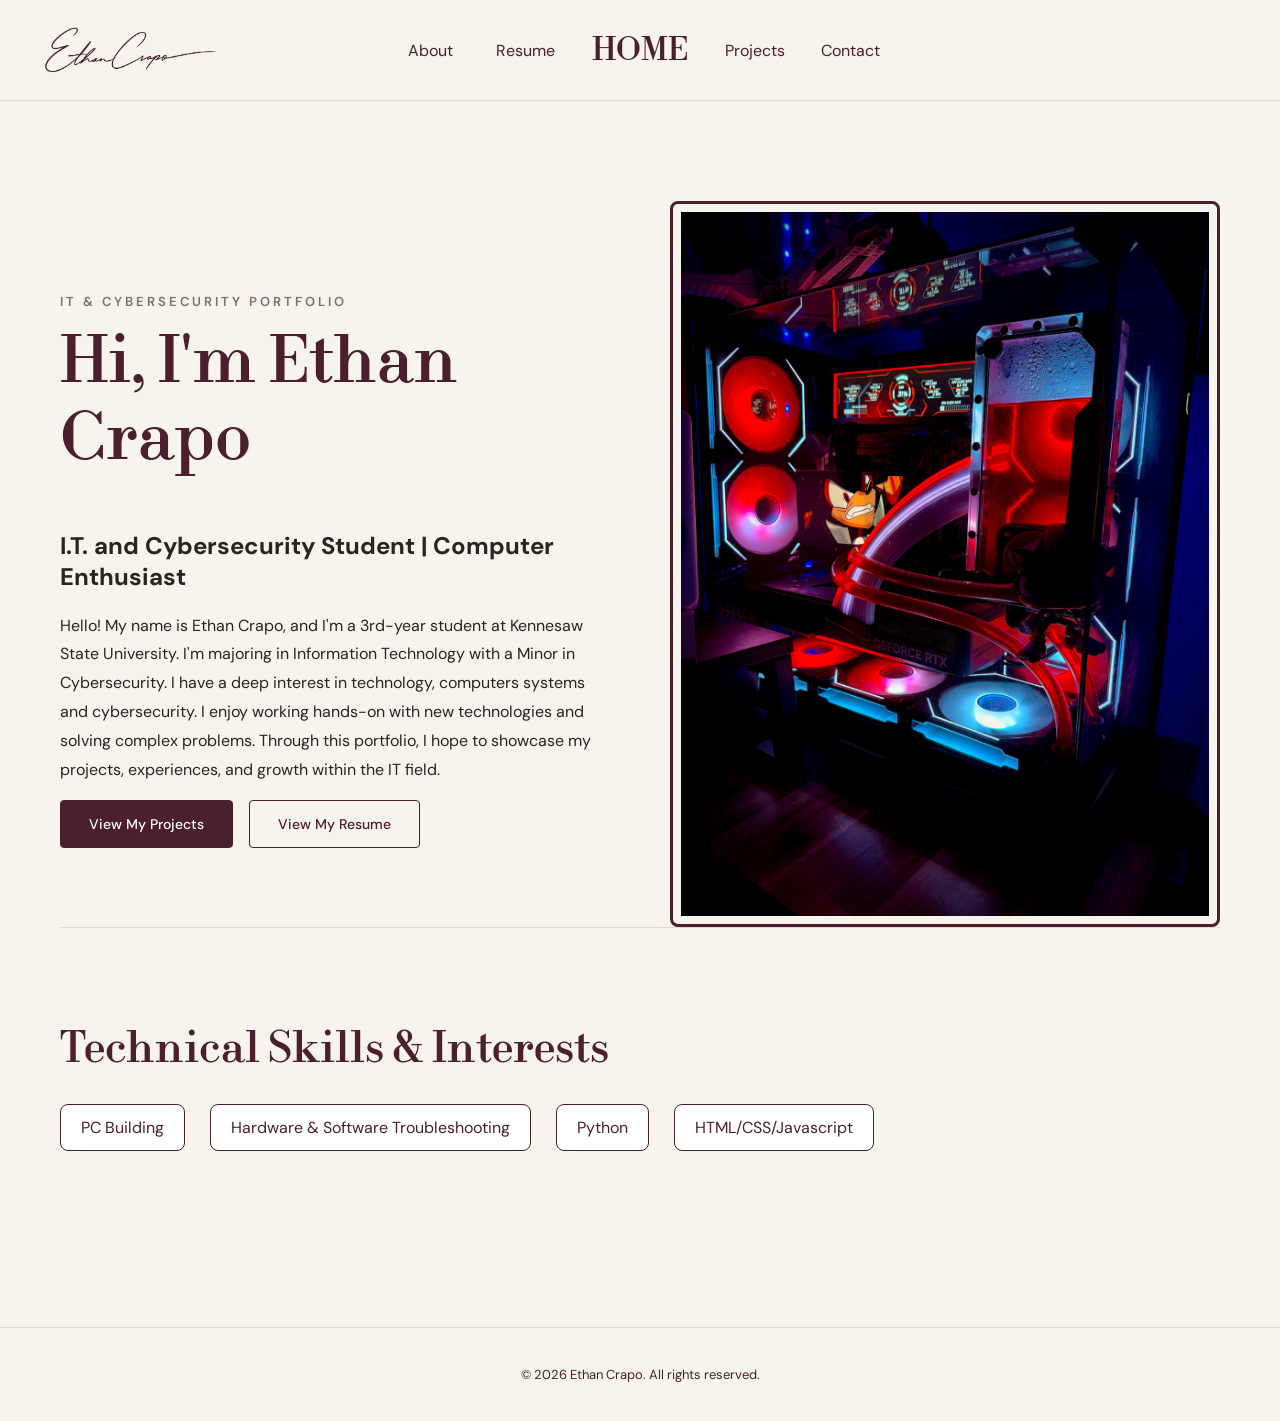
==== index.html @ c59cf7d9 "homepage picture can adjust to different screen aspect ratios" ====
<!DOCTYPE html>
<html lang="en">
<head>
    <meta charset="UTF-8">
    <meta name="viewport" content="width=device-width, initial-scale=1.0">
    <title>My Personal Portfolio</title>

    <link href="https://fonts.googleapis.com/css2?family=DM+Sans:wght@400;500;600&display=swap" rel="stylesheet">
    <link rel="stylesheet" href="style.css">
</head>
<body>
    <!--NAVIGATION MENU-->
    <header>
    <nav>
    <a href="index.html" class="logo">     
    <img src="images/signature.png" alt="Ethan Crapo Signature">

    </a>

    <div class="nav-links">
        <a href="#about">About</a>
        <a href="#resume">Resume</a>
        <a href="index.html" class="current-page" aria-current="page">HOME</a>
        <a href="#projects">Projects</a>
        <a href="#contact">Contact</a>
    </div>
</nav>
</header>
    <!--MAIN CONTENT-->
<main>
    <section class="hero">
        <div class="hero-text">    
            <p class="eyebrow">IT & Cybersecurity Portfolio</p>
            <h1>Hi, I'm Ethan Crapo</h1>
            <h2>I.T. and Cybersecurity Student | Computer Enthusiast</h2>
            <p>Hello! My name is Ethan Crapo, and I'm a 3rd-year student at Kennesaw State University. I'm majoring in Information Technology with a Minor in Cybersecurity. I have a deep interest in technology, computers systems and cybersecurity. I enjoy working hands-on with new technologies and solving complex problems. Through this portfolio, I hope to showcase my projects, experiences, and growth within the IT field.</p>
            <a href="#project" class="hero-button">View My Projects</a>
            <a href="#resume" class="resume-button">View My Resume</a>
        </div>
        
        <div class="hero-image">
            <img src="images/pc-build.jpg" alt="Main pc-build">
        </div>    
    </section>

    <!--Technical Skills preview-->
    <section class="skills">
        <h2>Technical Skills & Interests</h2>
        <ul class="skill-list">
            <li>PC Building</li>
            <li>Hardware & Software Troubleshooting</li>
            <li>Python</li>
            <li>HTML/CSS/Javascript</li>
        </ul>
    </section>
</main>


<footer>
    <p>© 2026 Ethan Crapo. All rights reserved.</p>
</footer>

</body>
</html>
---- style.css ----
/*IMPLEMENTING FIN SERIF DISPLAY FONT */ 
@font-face {
    font-family:"Fin Serif Display";
    src: url("fonts/FinSerifDisplay-Bold.ttf") format("truetype");
    font-weight: 700;
    font-style: normal;
}

h1 {
    font-family: "Fin Serif Display", Georgia, serif;
}

/*WEBSITE BACKGROUND COLOR*/
body {
    background-color: #f7f3ed;
    color:#292424;
    margin: 0;
}

/*MAIN HEADINGS*/
h1 {
    font-family: "Fin Serif Display", Georgia, serif;
    color: #4b1f2b;
    font-size: 64px;
    margin-top: 0;
}

/*NAVIGATION BAR STYLING*/
nav {
    border-bottom: 1px solid #e8d8c5;
    display: flex; /* Use flexbox for layout */
    justify-content: space-between; /* Space out the items */
    align-items: center; /* Center items vertically */
    padding: 20px 40px; /*creates space inside an element*/
    position: relative;
}

/*PORTFOLIO LOGO*/
.logo {
    font-family: "Fin Serif Display", Georgia, serif;
    font-size: 28px;
    color: #4b1f2b;
    text-decoration: none;
}

/*NAVIGATION LINKS*/
.nav-links {
    display: grid;
    grid-template-columns: 80px 80px 120px 80px 80px;
    align-items: center;
    justify-items: center;
    gap: 15px;
    position: absolute;
    left: 50%;
    transform: translateX(-50%);
}


/* CENTER NAVIGATION LOGO */
.nav-links .logo {
    font-size: 28px;
}

/*MAIN CONTENT*/
main {
    padding:100px 60px; /*creates space inside an element for main text content*/
    max-width: 1400px;
    margin: 0 auto;
}

/*CURRENT PAGE TITLE FONT SIZE*/
.nav-links .current-page {
    font-family: "Fin Serif Display", Georgia, serif;
    font-size: 32px;
    color:#4b1f2b;
    text-decoration: none;
}

/* NAVIGATION LINK FONT */
.nav-links a {
    font-family: "DM Sans", sans-serif;
    color: #4b1f2b;
    text-decoration: none;
    font-size: 16px;
}

/* DEFAULT WEBSITE FONT */
body {
    font-family: "DM Sans", sans-serif;
}

/* SIGNATURE LOGO IMG SIZE */
.logo img {
    width: 180px;
    height: auto;
    display: block;
}

/*HOMEPAGE INTRODUCTORY LABEL */
.eyebrow {
    font-family: "DM Sans", sans-serif;
    font-size: 13px;
    font-weight: 600;
    text-transform: uppercase;
    letter-spacing: 3px;
    color: #806d6d
}

/*HOMEPAGE INTRODUCTION*/
main p:not(.eyebrow) {
    max-width: 650px;
    font-size: 16px;
    line-height: 1.8;
}

/* HOMEPAGE HERO SECTION */
.hero {
    min-height: 50vh;
    display: grid;
    grid-template-columns: 1fr 1fr;
    align-items: center;
    gap: 60px;
}

/* HOMEPAGE PC IMAGE */
.hero-image img {
    width: 100%;
    max-width: 900px;
    height: auto;
    object-fit: cover;
    border-radius: 8px;
    display: block;
    margin: 0 auto;
    border: 3px solid #4b1f2b;
    padding: 8px;
    background-color: #f7f3ed;
    box-sizing: border-box;
}

/* ADD COLORS TO PROJECT/RESUME BUTTONS */
.hero-button {
    display: inline-block;
    background-color: #4b1f2b;
    color: #ffffff;
    padding: 14px 28px;
    border: 1px solid #4b1f2b;
    border-radius: 4px;
    text-decoration: none;
    font-family: "DM Sans", sans-serif;
    font-size: 14px;
    font-weight: 500;
    transition: 0.3s;
}
.hero-button:hover {
    background-color: #4b1f2b;
    color: #ffffff;
}

.resume-button {
    display: inline-block;
    background-color: transparent;
    color: #4b1f2b;
    padding: 14px 28px;
    border: 1px solid #4b1f2b;
    border-radius: 4px;
    text-decoration: none;
    font-family: "DM Sans", sans-serif;
    font-size: 14px;
    font-weight: 500;
    margin-left: 12px;
    transition: 0.3s;
}
.resume-button:hover {
    background-color: #4b1f2b;
    color: #ffffff;
}

/* hover effect for both buttons so they aren't the same color*/
.hero-text:has(.resume-button:hover) .hero-button {
    background-color: transparent;
    color: #4b1f2b;
}
.hero-text:has(.hero-button:hover) .resume-button {
    background-color: transparent;
    color: #4b1f2b;
}
/* FOOTER */
footer {
    border-top: 1px solid #e8d8c5;
    padding: 25px 40px;
    text-align: center;
    font-family: "DM Sans", sans-serif;
    font-size: 13px;
    color: #4b1f2b;
}
/* TECH SKILLS SECTION HOMEPAGE */
.skills {
    background-color: #f7f3ed;
    padding: 60px 15px;
    padding-left: 0px;
    border-top: 1px solid #e8d8c5;
}

.skills h2 {
    font-family: "Fin Serif Display", Georgia, serif;
    font-size: 42px;
    color: #4b1f2b;
    margin-bottom: 30px;
}

.skill-list {
    list-style-type: none;
    display: flex;
    gap: 25px;
    flex-wrap: wrap;
    padding-left: 0;
}

.skill-list li {
    background-color: #ffffff;
    padding: 12px 20px;
    border: 1px solid #4b1f2b;
    border-radius: 8px;
    color: #4b1f2b;
}
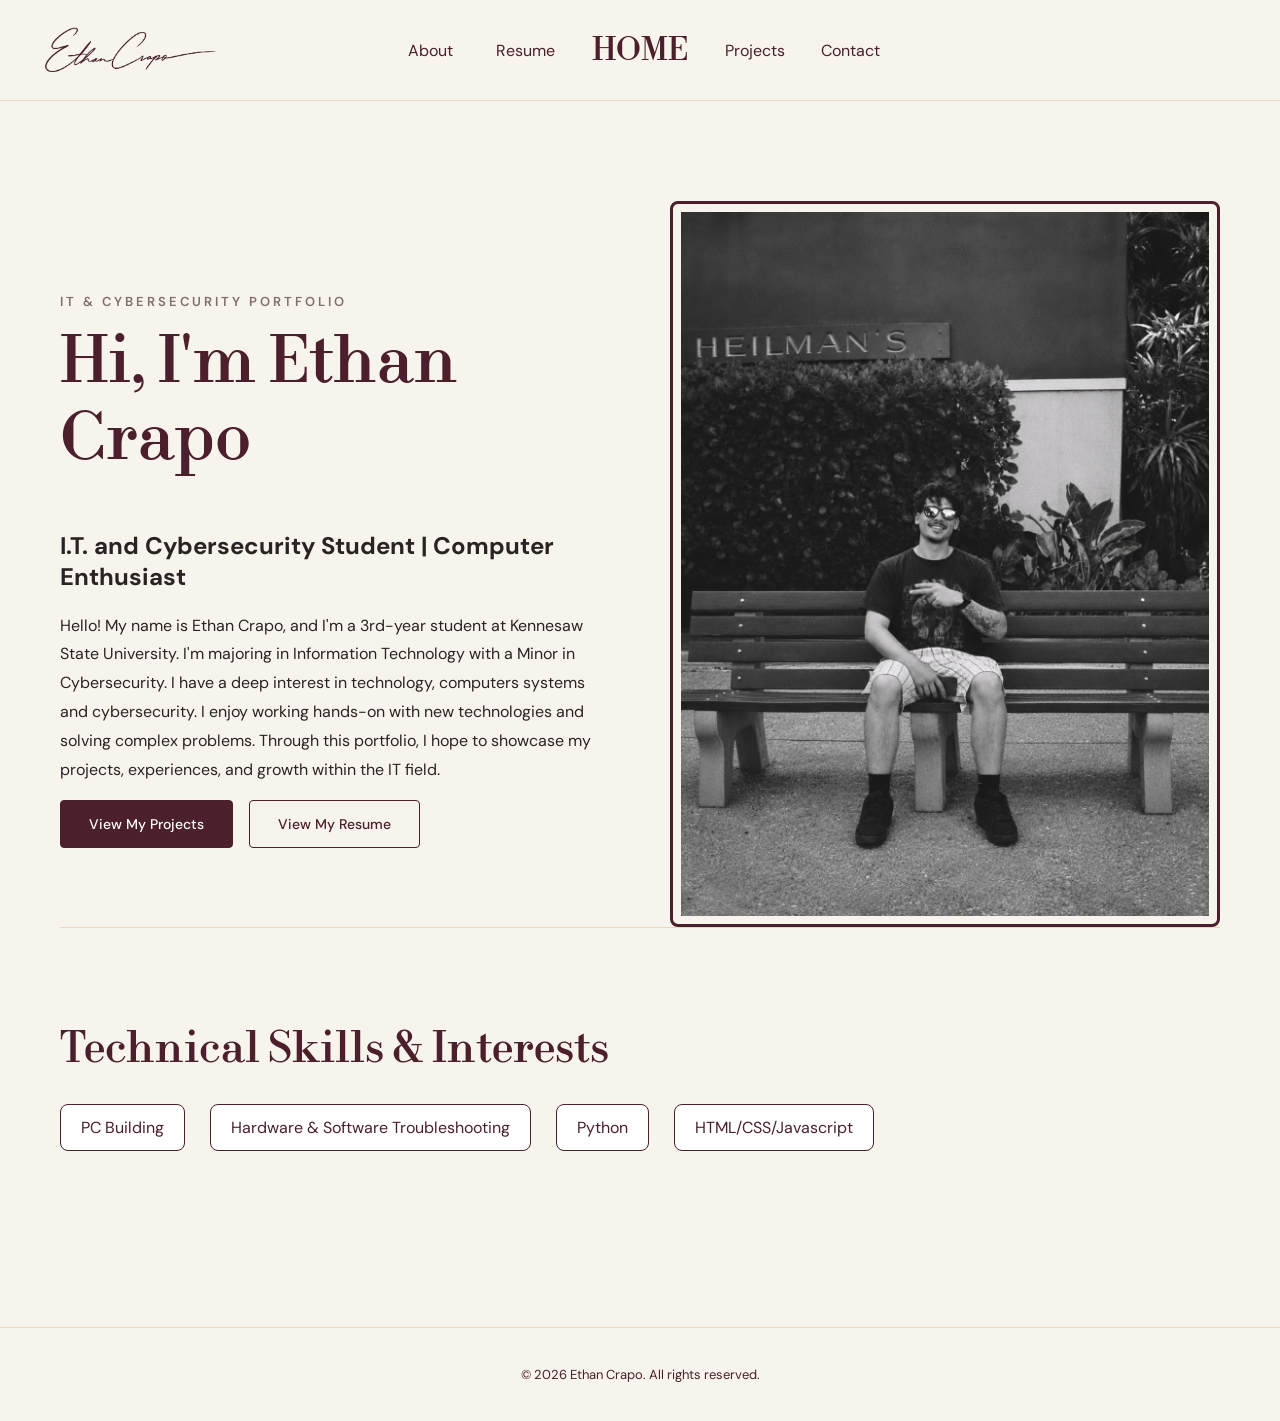
==== commit 7cc62772: "changed homepage photo to one of me" ====
--- a/index.html
+++ b/index.html
@@ -39,7 +39,7 @@
         </div>
         
         <div class="hero-image">
-            <img src="images/pc-build.jpg" alt="Main pc-build">
+            <img src="images/myself.png" alt="Portrait of Ethan Crapo">
         </div>    
     </section>
 
--- a/style.css
+++ b/style.css
@@ -223,3 +223,20 @@
     border-radius: 8px;
     color: #4b1f2b;
 }
+
+/*MEDIA QUERIES FOR RESPONSIVE DESIGN*/
+@media (max-width: 768px) {
+    .hero {
+        grid-template-columns: 1fr;
+        text-align: center;
+    }
+    .hero-image img {
+        max-width: 100%;
+    }
+    .nav-links {
+        position: static;
+        transform: none;
+        grid-template-columns: repeat(5, auto);
+        gap: 10px;
+    }
+}
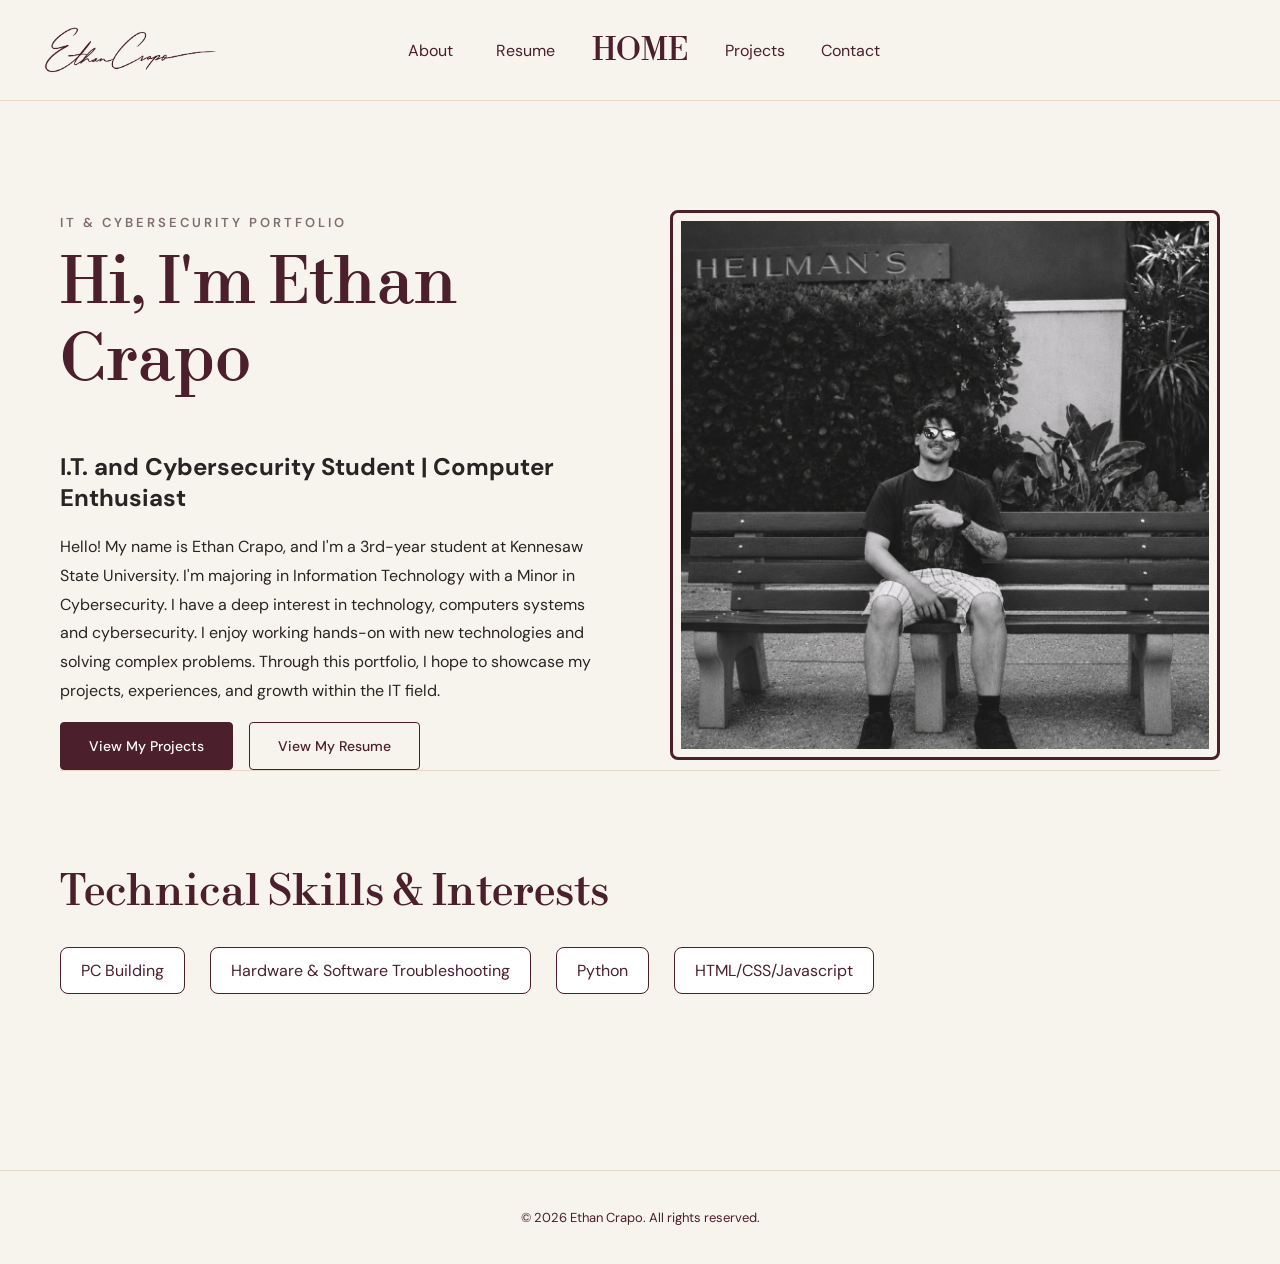
==== commit 126a3742: "mobile changes" ====
--- a/index.html
+++ b/index.html
@@ -24,6 +24,7 @@
         <a href="#projects">Projects</a>
         <a href="#contact">Contact</a>
     </div>
+    <button class="menu-toggle" type="button" aria-label="Toggle navigation menu">☰</button>
 </nav>
 </header>
     <!--MAIN CONTENT-->
--- a/style.css
+++ b/style.css
@@ -122,12 +122,13 @@
     gap: 60px;
 }
 
-/* HOMEPAGE PC IMAGE */
+/* HOMEPAGE ETHAN IMAGE */
 .hero-image img {
     width: 100%;
     max-width: 900px;
-    height: auto;
+    height: 550px;
     object-fit: cover;
+    object-position:50% 50%;
     border-radius: 8px;
     display: block;
     margin: 0 auto;
@@ -222,6 +223,11 @@
     border: 1px solid #4b1f2b;
     border-radius: 8px;
     color: #4b1f2b;
+}
+
+/* HIDES BURGER BUTTON ON DESKTOP*/
+.menu-toggle {
+    display:none;
 }
 
 /*MEDIA QUERIES FOR RESPONSIVE DESIGN*/
@@ -238,5 +244,9 @@
         transform: none;
         grid-template-columns: repeat(5, auto);
         gap: 10px;
+        display: none;
     }
+    .menu-toggle {
+        display:block;
+}
 }
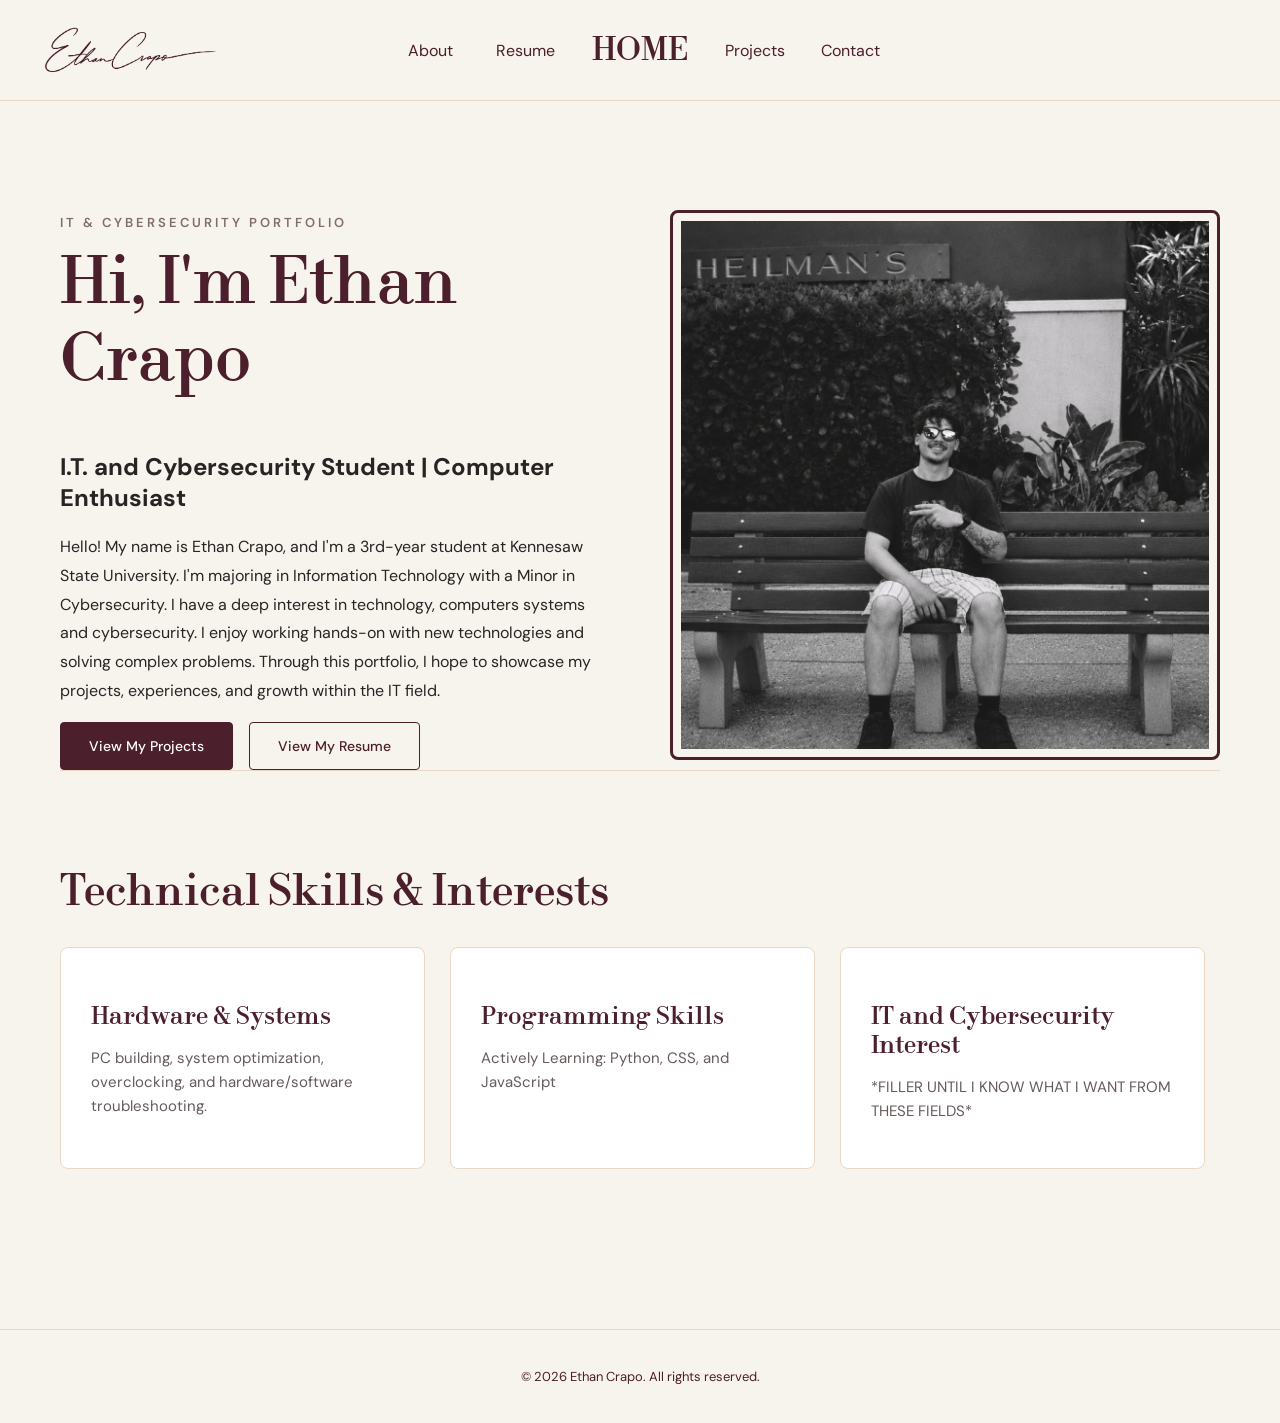
==== commit 69208021: "add cards and style changes to tech and skills page" ====
--- a/index.html
+++ b/index.html
@@ -47,12 +47,22 @@
     <!--Technical Skills preview-->
     <section class="skills">
         <h2>Technical Skills & Interests</h2>
-        <ul class="skill-list">
-            <li>PC Building</li>
-            <li>Hardware & Software Troubleshooting</li>
-            <li>Python</li>
-            <li>HTML/CSS/Javascript</li>
-        </ul>
+        <div class="expertise-grid">
+            <article class="expertise-card">
+                <h3>Hardware & Systems</h3>
+                <p>PC building, system optimization, overclocking, and hardware/software troubleshooting.</p>
+            </article>
+
+            <article class="expertise-card">
+                <h3>Programming Skills</h3>
+                <p>Actively Learning: Python, CSS, and JavaScript</p>
+            </article>
+
+            <article class="expertise-card">
+                <h3>IT and Cybersecurity Interest</h3>
+                <p>*FILLER UNTIL I KNOW WHAT I WANT FROM THESE FIELDS*</p>
+            </article>
+        </div>
     </section>
 </main>
 
--- a/style.css
+++ b/style.css
@@ -225,6 +225,33 @@
     color: #4b1f2b;
 }
 
+/* EXPERTISE CARDS LAYOUT*/
+.expertise-grid {
+grid-template-columns: 1fr 1fr 1fr;
+display: grid;
+gap:25px;
+}
+
+.expertise-card {
+    background-color:#ffffff;
+    padding: 30px;
+    border: 1px solid #e8d8c5;
+    border-radius: 8px;
+    color:#4b1f2b;
+}
+
+.expertise-card h3 {
+    font-family: "Fin Serif Display",Georgia,serif;
+    font-size: 24px;
+    color:#4b1f2b;
+    margin-bottom: 12px;
+}
+
+main .expertise-card p {
+    font-size: 15px;
+    color: #665a5a;
+    line-height: 1.6;
+}
 /* HIDES BURGER BUTTON ON DESKTOP*/
 .menu-toggle {
     display:none;
@@ -239,7 +266,7 @@
     .hero-image img {
         max-width: 100%;
     }
-    .nav-links {
+nav .nav-links {
         position: static;
         transform: none;
         grid-template-columns: repeat(5, auto);
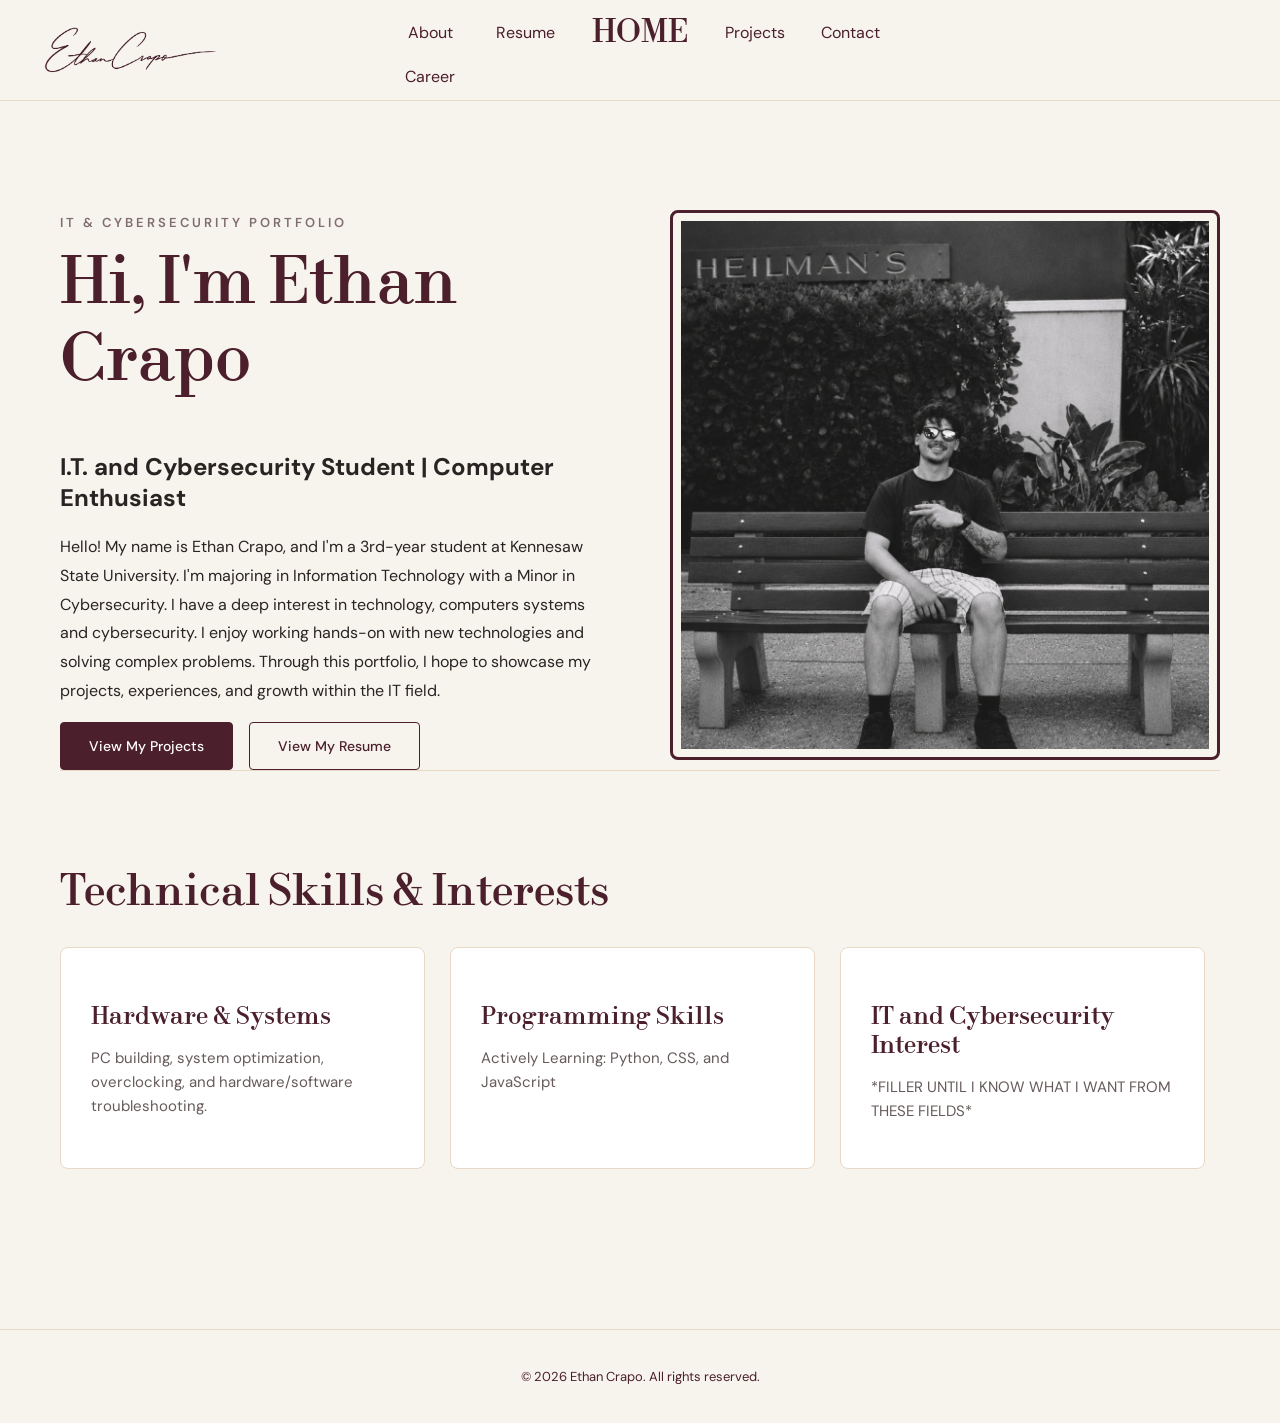
==== commit 6f0538bf: "adds career to home page" ====
--- a/index.html
+++ b/index.html
@@ -23,6 +23,7 @@
         <a href="index.html" class="current-page" aria-current="page">HOME</a>
         <a href="#projects">Projects</a>
         <a href="#contact">Contact</a>
+        <a href="career.html">Career</a>
     </div>
     <button class="menu-toggle" type="button" aria-label="Toggle navigation menu">☰</button>
 </nav>
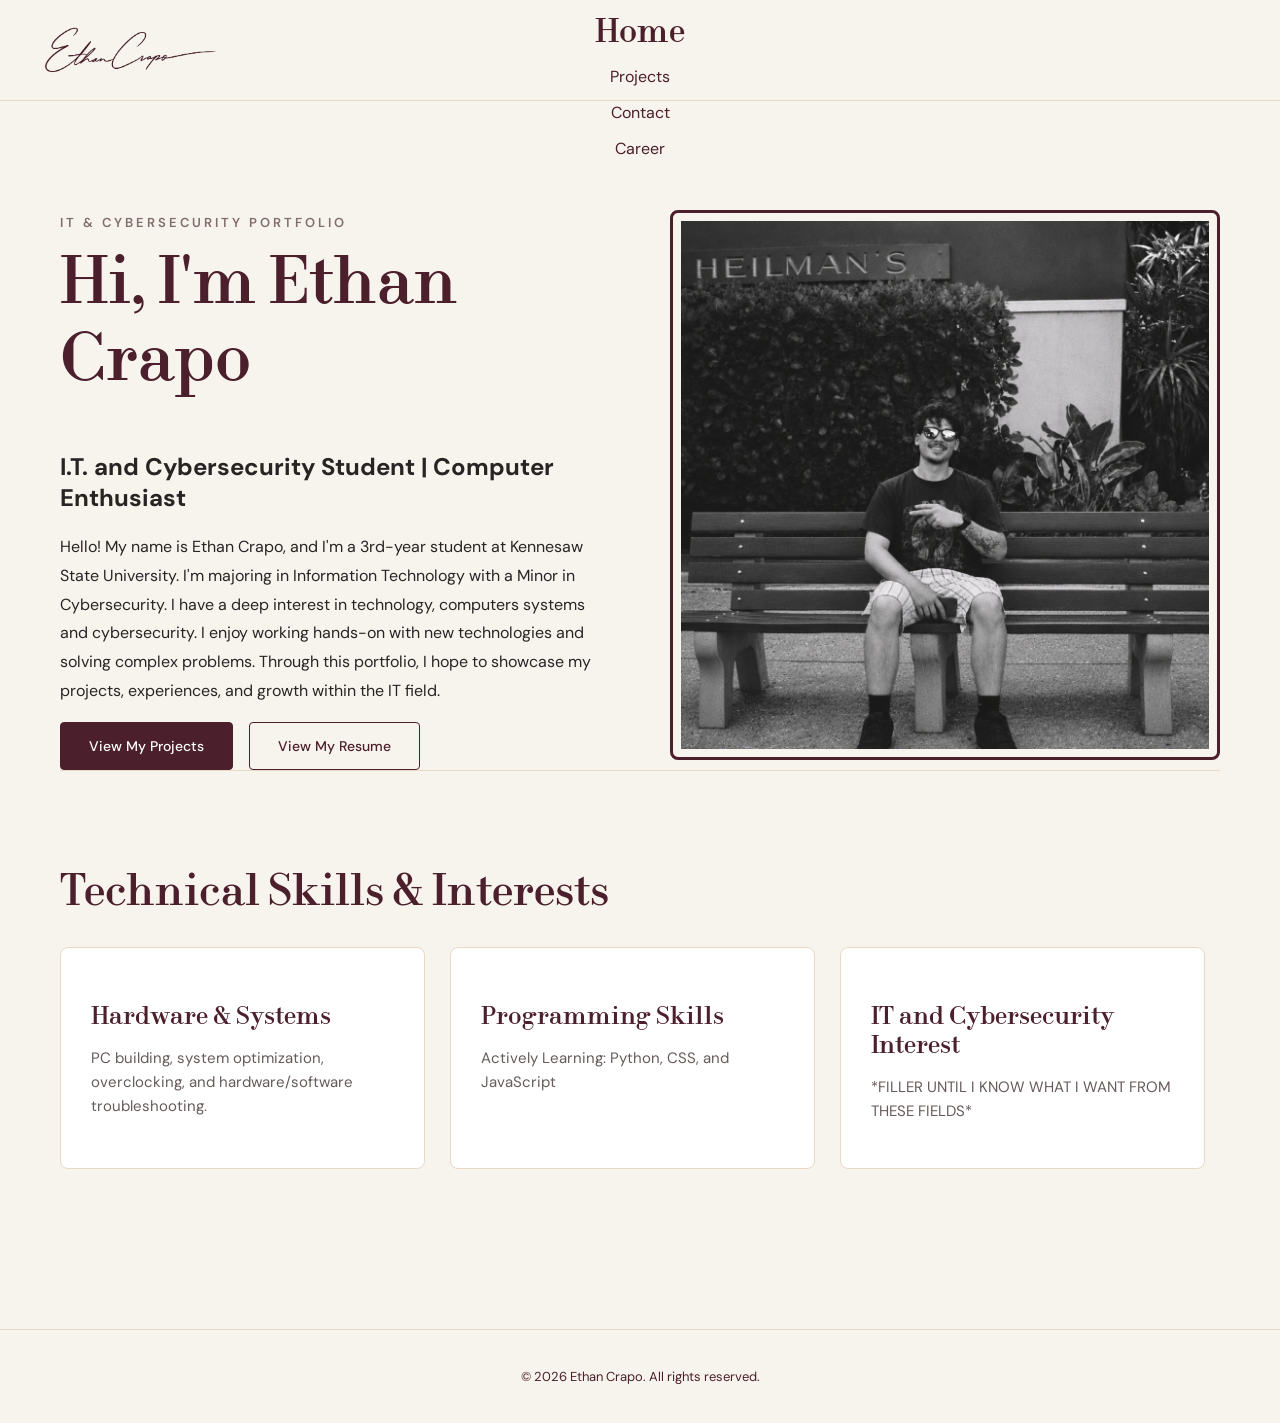
==== commit e8d6cfd6: "nav bar fixes" ====
--- a/index.html
+++ b/index.html
@@ -20,7 +20,7 @@
     <div class="nav-links">
         <a href="#about">About</a>
         <a href="#resume">Resume</a>
-        <a href="index.html" class="current-page" aria-current="page">HOME</a>
+        <a href="index.html" class="current-page" aria-current="page">Home</a>
         <a href="#projects">Projects</a>
         <a href="#contact">Contact</a>
         <a href="career.html">Career</a>
--- a/style.css
+++ b/style.css
@@ -46,7 +46,7 @@
 /*NAVIGATION LINKS*/
 .nav-links {
     display: grid;
-    grid-template-columns: 80px 80px 120px 80px 80px;
+    grid-template-columns: 80px 80px 120px 80px 80px 80;
     align-items: center;
     justify-items: center;
     gap: 15px;
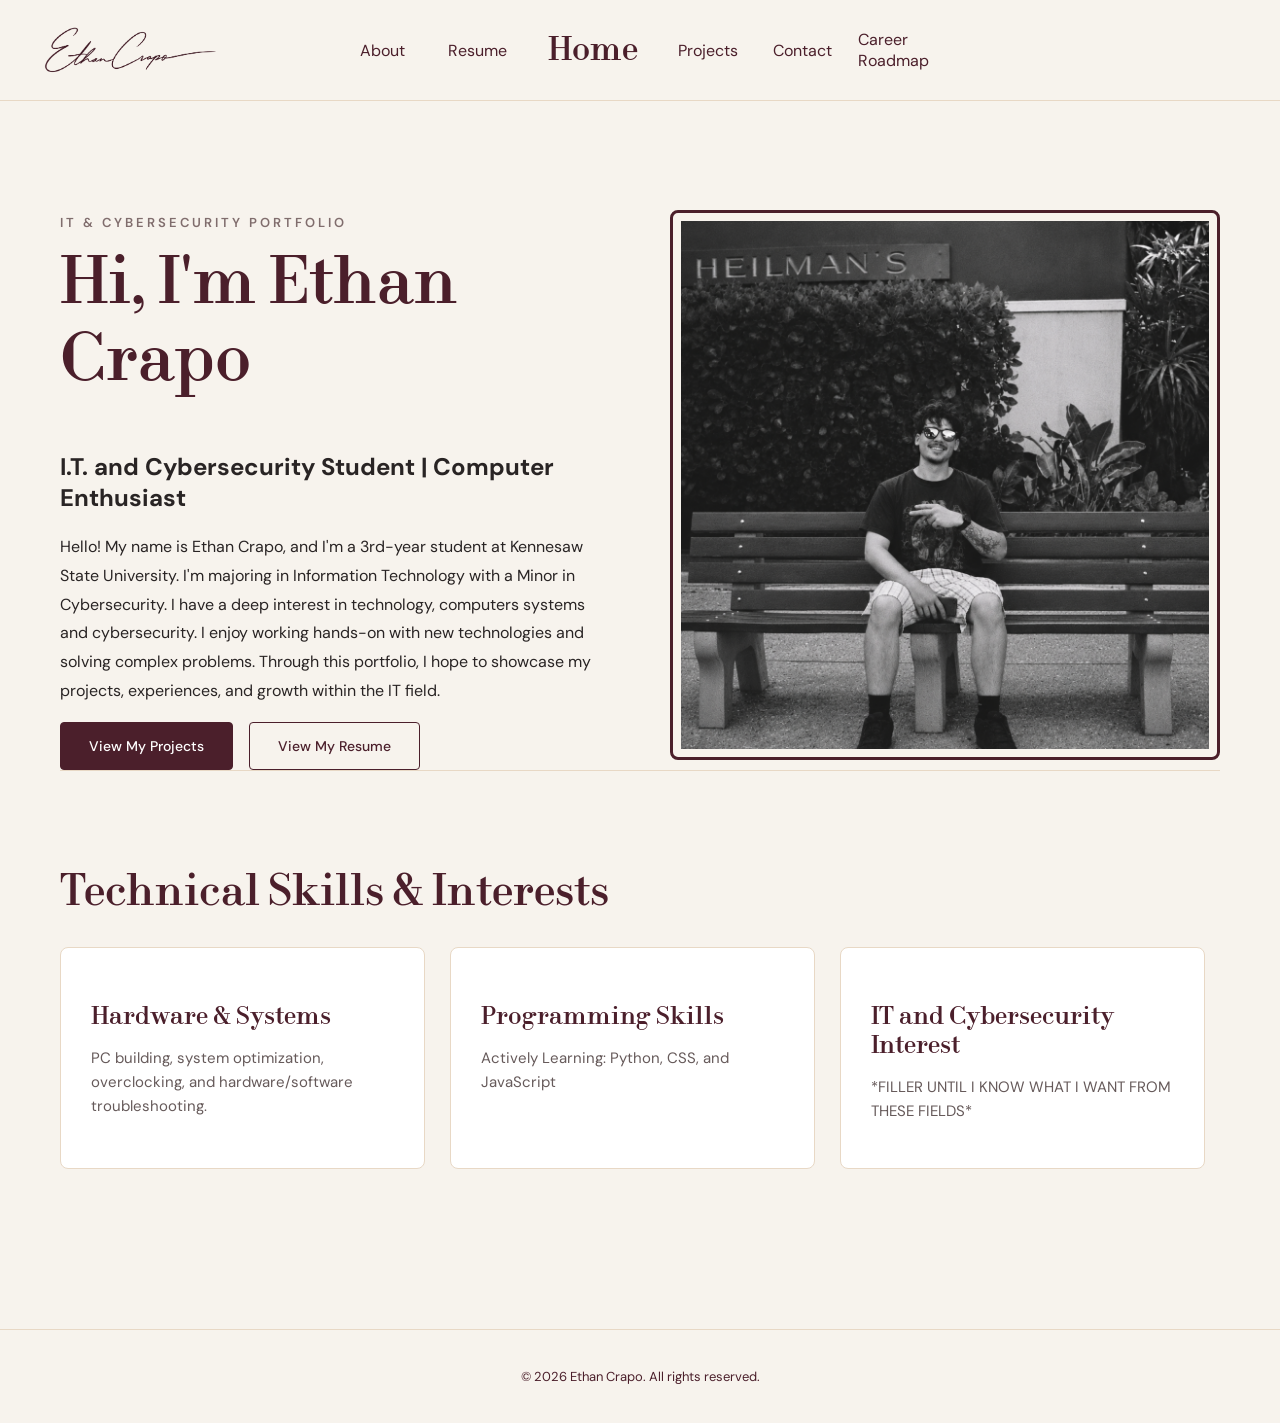
==== commit 61f3963e: "career roadmap change" ====
--- a/index.html
+++ b/index.html
@@ -23,7 +23,7 @@
         <a href="index.html" class="current-page" aria-current="page">Home</a>
         <a href="#projects">Projects</a>
         <a href="#contact">Contact</a>
-        <a href="career.html">Career</a>
+        <a href="career.html">Career Roadmap</a>
     </div>
     <button class="menu-toggle" type="button" aria-label="Toggle navigation menu">☰</button>
 </nav>
--- a/style.css
+++ b/style.css
@@ -46,7 +46,7 @@
 /*NAVIGATION LINKS*/
 .nav-links {
     display: grid;
-    grid-template-columns: 80px 80px 120px 80px 80px 80;
+    grid-template-columns: 80px 80px 120px 80px 80px 80px;
     align-items: center;
     justify-items: center;
     gap: 15px;
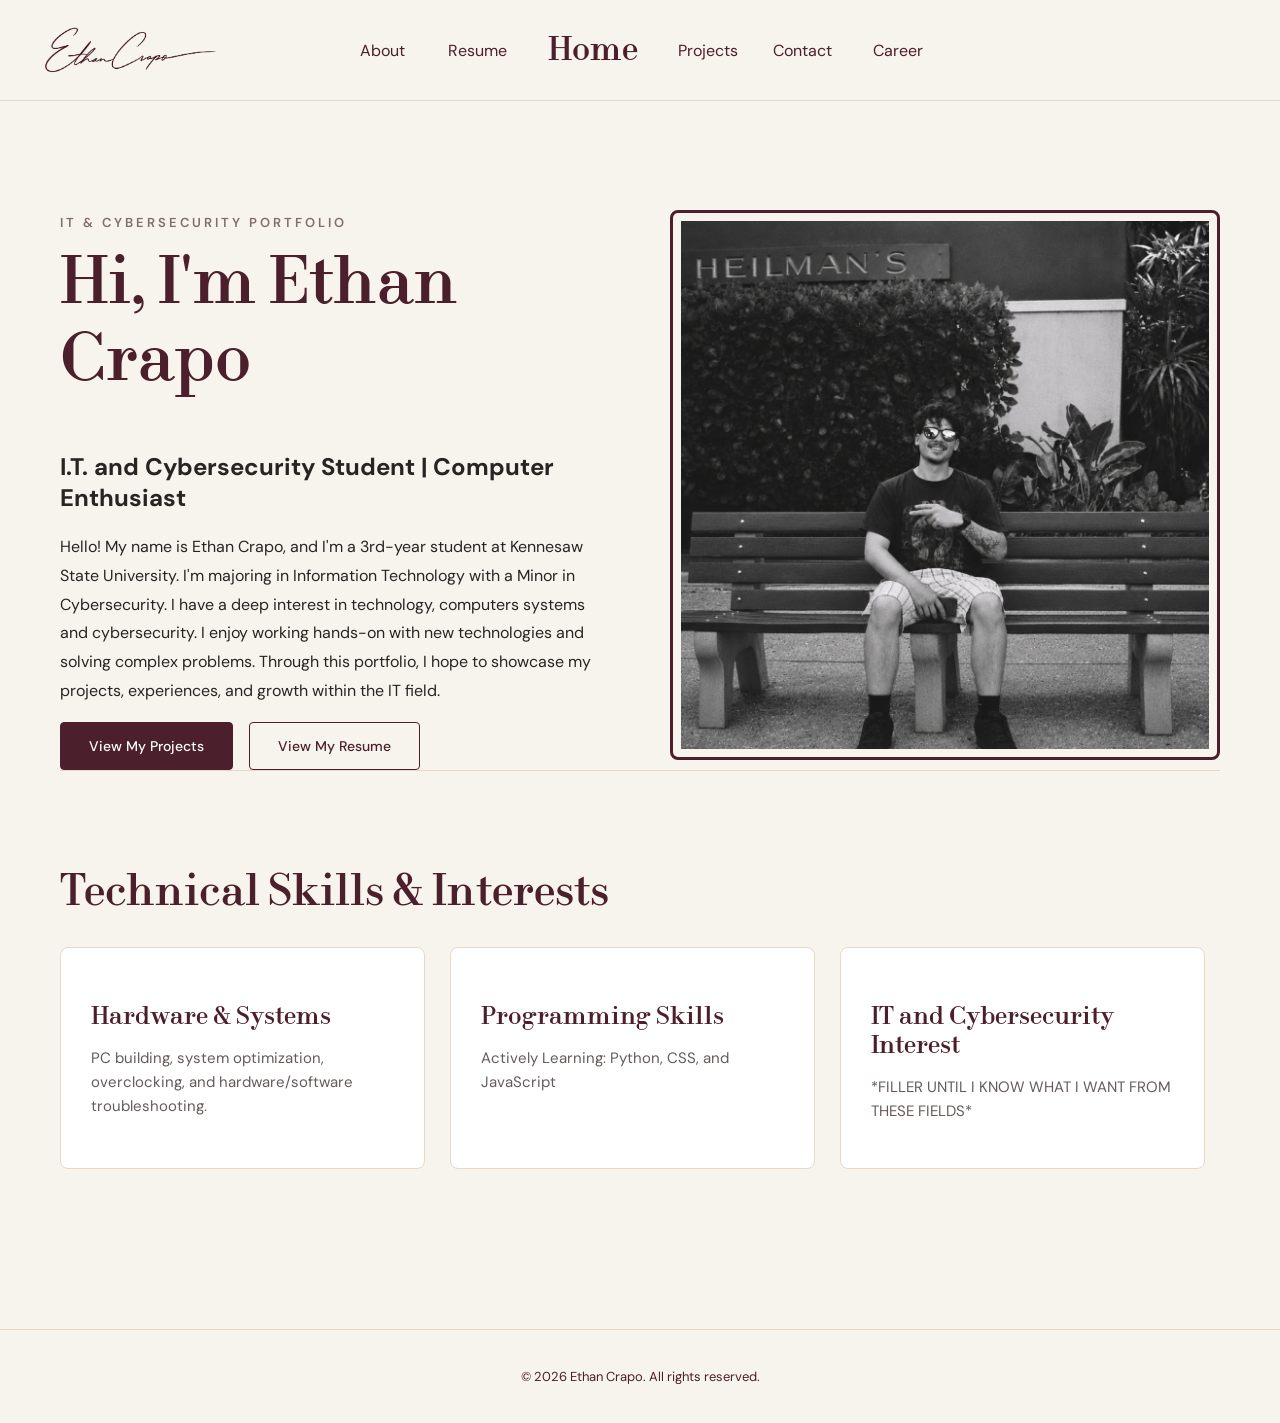
==== commit 953916c7: "nav bar change" ====
--- a/index.html
+++ b/index.html
@@ -23,7 +23,7 @@
         <a href="index.html" class="current-page" aria-current="page">Home</a>
         <a href="#projects">Projects</a>
         <a href="#contact">Contact</a>
-        <a href="career.html">Career Roadmap</a>
+        <a href="career.html">Career</a>
     </div>
     <button class="menu-toggle" type="button" aria-label="Toggle navigation menu">☰</button>
 </nav>
